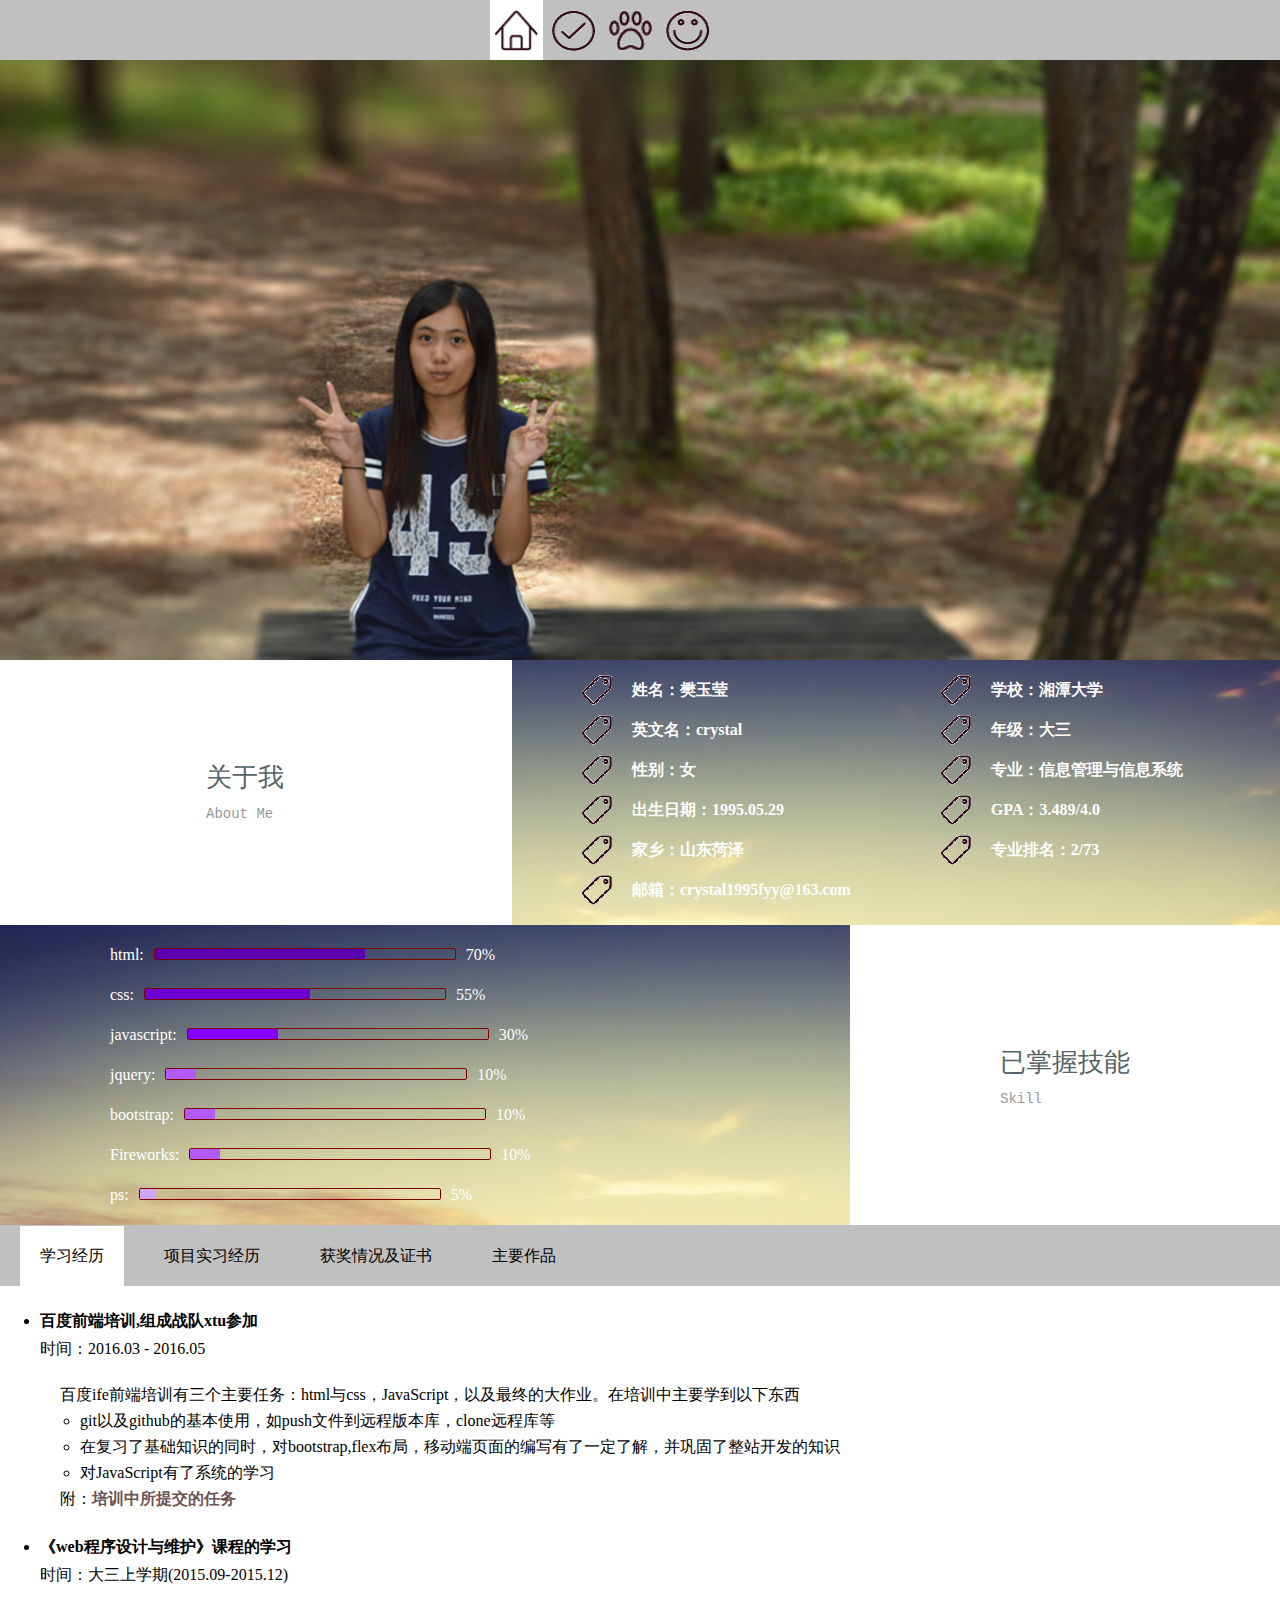
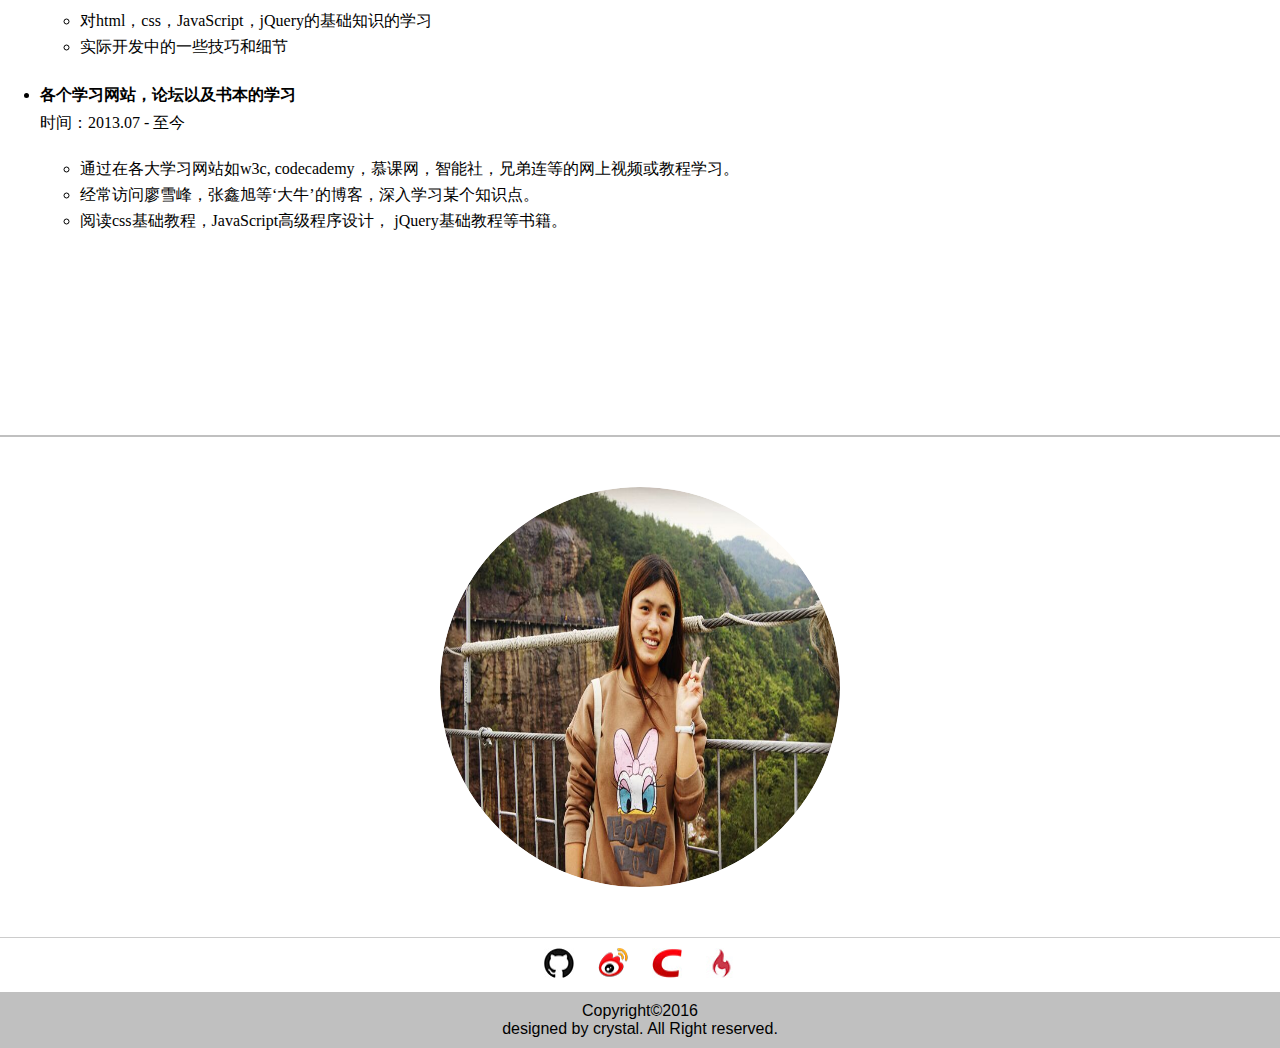
==== index.html @ d732fb31 "change" ====
<!DOCTYPE html>
<html>
<head>
	<meta charset="utf-8">
	<title>resume</title>
	<link rel="stylesheet" type="text/css" href="index.css">
</head>
<body>
	<div class="nav"  id="nav">
		<div class="nava">
			<a href="javascript:;" class="active" ><img src="img/home.gif" alt='主页' title="主页"></a>
			<a href="javascript:;" id="toskill"><img src="img/skill.gif" alt='已掌握技能' title="已掌握技能"></a>
			<a href="javascript:;" id="toexperience"><img src="img/experience.gif" alt='经历' title="经历"></a>
			<a href="javascript:;" id="tointroduction"><img src="img/intro.gif" alt='自我介绍' title="自我介绍"></a>
		</div>		
	</div>
	<div class="show">		
	</div>
	<div class="base">
		<div class="about">
			<h3>关于我<br><span>About Me</span></h3>
		</div>
		<div class="showBase">
			<ul class="baseinfor">
				<li>姓名：樊玉莹</li>
				<li>英文名：crystal</li>
				<li>性别：女</li>
				<li>出生日期：1995.05.29</li>
				<li>家乡：山东菏泽</li>
				<li>邮箱：crystal1995fyy@163.com</li>
			</ul>
			<ul class="baseedu">
				<li>学校：湘潭大学</li>
				<li>年级：大三</li>
				<li>专业：信息管理与信息系统</li>
				<li>GPA：3.489/4.0</li>
				<li>专业排名：2/73</li>
			</ul>
		</div>
	</div>
	<div class="skill" >		
		<div class="skills">
			<h4>已掌握技能</h4>
			<ul>
				<li>html:<div class="out"><div class="in1"></div></div>70%</li>
				<li>css:<div class="out"><div class="in2"></div></div>55%</li>
				<li>javascript:<div class="out"><div class="in3"></div></div>30%</li>
				<li>jquery:<div class="out"><div class="in4"></div></div>10%</li>
				<li>bootstrap:<div class="out"><div class="in5"></div></div>10%</li>
				<li>Fireworks:<div class="out"><div class="in6"></div></div>10%</li>
				<li>ps:<div class="out"><div class="in7"></div></div>5%</li>
			</ul>
		</div>
		<h3>已掌握技能<br><span>Skill</span></h3>
	</div>
	<div class="experience" id="experience">
		<ul class="labels" id="labels">
			<li class="active">学习经历</li>
			<li>项目实习经历</li>
			<li>获奖情况及证书</li>
			<li>主要作品</li>
		</ul>
		<div class="container" id="container">
			<ul class="container1">
				<li>
					<dl>
						<dt>百度前端培训,组成战队xtu参加</dt>
						<dd>时间：2016.03 - 2016.05</dd>
					</dl>		
					<div>百度ife前端培训有三个主要任务：html与css，JavaScript，以及最终的大作业。在培训中主要学到以下东西
					<ul>
						<li>
							git以及github的基本使用，如push文件到远程版本库，clone远程库等
						</li>
						<li>在复习了基础知识的同时，对bootstrap,flex布局，移动端页面的编写有了一定了解，并巩固了整站开发的知识</li>
						<li>对JavaScript有了系统的学习</li>
					</ul>
					附：<a href="https://github.com/crystalYY/baiduife" title="培训中所提交的任务">培训中所提交的任务</a></div>
				</li>
				<li>
					<dl>
						<dt>《web程序设计与维护》课程的学习</dt>
						<dd>时间：大三上学期(2015.09-2015.12)</dd>
					</dl>
					<div>
						<ul>
							<li>对html，css，JavaScript，jQuery的基础知识的学习</li>
							<li>实际开发中的一些技巧和细节</li>
						</ul>
					</div>
					
				</li>
				<li>
					<dl>
						<dt>各个学习网站，论坛以及书本的学习</dt>
						<dd>时间：2013.07 - 至今</dd>
					</dl>
					<div>
						<ul>
							<li>通过在各大学习网站如w3c, codecademy，慕课网，智能社，兄弟连等的网上视频或教程学习。</li>
							<li>经常访问廖雪峰，张鑫旭等‘大牛’的博客，深入学习某个知识点。</li>
							<li>阅读css基础教程，JavaScript高级程序设计， jQuery基础教程等书籍。</li>
						</ul>
					</div>
					
				</li>	
			</ul>
			<ul class="container2">
				<li>
					<dl>
						<dt>湘潭大学公共管理学院MPA/MILS网站</dt>
						<dd>时间：2014.07-2014.12</dd>
						<div>
							<ul>
								<li>
									项目描述：对湘潭大学公共管理学院MPA/MILS网站进行改版，包含后台页面，主页，中心概况，下载中心等页面。但后期由于公共管理学院网站整体改版而未能采用。
								</li>
								<li>负责部分：网站主页，后台页面的编写，以及其他页面的修改和审核。</li>
							</ul>							
						</div>
					</dl>
				</li>
				<li>
					<dl>
						<dt>基于大数据的大学生考研就业辅助决策系统</dt>
						<dd>时间：2015.04-2017.04</dd>
					</dl>
					<div>
						<ul>
							<li>项目描述：先通过分析访谈得到的基本影响因素，从而设计问卷，然后通过问卷收集数据，最后通过大数据分析以及模型的构建对大学生考研就业的决策给出一个合理化的建议。现在还处于模型建造阶段，系统成果还未得到。</li>
							<li>负责部分：<br>
								1.作为组长协调各方面工作，把握时间进度以及审核文档的编写<br>
								2.作为UI设计师，设计整个网站的页面，计划运用现今流行的扁平化设计，极简主义来表现整个系统的风格<br>
								3.作为前端开发者，运用html，css，JavaScript以及当今比较流行的框架如：bootstrap,jqueryd等写出网站页面，最终网站将是一个响应式，兼容ie9以上的页面，力求提升用户体验。</li>
						</ul>
					</div>
				</li>
				<li>
					<dl>
						<dt>湖南云迈科技有限责任公司实习</dt>
						<dd>时间：2015.07-2015.08</dd>
					</dl>	
					<div>
						<ul>
							<li>实习部门：技术部</li>
							<li>职位名称：前端开发实习生</li>
							<li>实习经历描述：<br>
								1.跟随公司的前端工程师学习，看了智能社的JavaScript入门视频，并在看视频的过程中实践。<br>
								2.企业计划上新的项目——‘爱尚家教’的商业计划书编写，负责其中风险与机遇分析的编写，以及最终排版整理。<br>
								3.参加公司培训，对快速建站,ps有了一定了解。
							</li>
						</ul>
					</div>			
				</li>
			</ul>
			<ul class="container3">
				<p>所获荣誉</p>
				<li>
					<dl>
						<dt>连续两年三好学生（校级）</dt>
						<dd>时间：大一，大二（校级）</dd>
					</dl>
				</li>
				<li>
					<dl>
						<dt>连续两年甲等奖学金</dt>
						<dd>时间：大一，大二</dd>
					</dl>
				</li>
				<p>所获证书</p>
				<li>
					<dl>
						<dt>大学英语四级（557）</dt>
					</dl>
				</li>
				<li>
					<dl>
						<dt>大学英语六级（446）</dt>
					</dl>
				</li>
				<li>
					<dl>
						<dt>普通话二甲</dt>
					</dl>
				</li>
				<li>
					<dl>
						<dt>计算机等级证书二级 MS Office高级应用</dt>
					</dl>
				</li>
			</ul>
			<ul class="container4">
				<li>
					<a href="onedayoneworld/onedayoneworld/index.html">onedayoneworld个人博客</a>
					<p class="totleIntro">
						计划上线的个人博客，已完成主页，web前端,留言板的设计。
					</p>
				</li>
				<li>
					<a href="xtu/index.html">湘大你好</a>
					<p class="totleIntro">
						2015上半年参加的网页设计大赛作品，时间仓促，只做了简单地设计，很遗憾没有得奖。
					</p>
				</li>
				<li>
					<a href="MPA/index.html">MPA网站主页</a>
					<p class="totleIntro">
						MPA网站主页以及管理员登录界面
					</p>
				</li>
				<li>
					<h4>jquery小效果</h4>
					<ul>
						<li>
							<a href="jquery/flash/index.html">仿flash的图片轮换</a>
							<p class="totleIntro">
								运用jQuery，模仿flash效果
							</p>
						</li>
						<li>
							<a href="jquery/label.html">标签卡</a>
							<p class="totleIntro">
								简单地标签卡
							</p>
						</li>
						<li>
							<a href="jquery/shoufengqin.html">手风琴效果</a>
							<p class="totleIntro">
								手风琴效果的图片展示
							</p>
						</li>
					</ul>
				</li>
				<li>
					<a href="http://crystalyy.github.io/resume/">百度前端学院已完成任务</a>
					<p class="totleIntro">
						百度前端学院已完成任务演示
					</p>
				</li>
			</ul>
		</div>
	</div>
	<div class="introduction" id="introduction">	
		<div class="introImg moveimg" id="introImg">
			<img src="img/intro.jpg" alt="photo">
			<span class="imgspan" id="imgspan">Click Me</span>
		</div>
		<div class="intro" id="intro">
			<h4>
			 	一个闷骚细节控的伪技术宅女的自述。
			</h4>
			<p>大多数人第一眼见我会觉得我是一个乖乖女，然而外表是会骗人的。在深入了解后，他们多半会推翻‘乖乖女’这个观点，寝室室友送外号：‘恶魔’。</p>
			<p>其实双子座的我有着双重性格，也就是人们通常所说的‘人格分裂’。最显著的表现是就算我自己一个人独处也不会觉得寂寞，因为体内还有另一个人可以交流嘛，脑补你内心反应：‘oh my god’！这种双重性格左右了我在日常生活中的行为，可以自己在自习室安静的敲一整天代码，也可以出去旅游，几天都不想学习；可以在精力充沛时思维活跃的与人交谈，也会在筋疲力尽时几乎丧失思考能力，前一秒做的事都不记得。</p>
			<p>我好像对每一种新鲜事物都有想要了解的愿望，看过《时间简史》，读过《本草纲目》，学过跆拳道，弹过吉他，都是完全没有联系的事物。但是同样因为太容易被新的事物所吸引，也导致每一样都学艺不精，通常只懂一点点皮毛，没有深入研究过。但前端开发却始终对我有着强大的吸引力，它包含内容超多，各种新技术，新规范更新速度之快超乎想象，所以它对于我每时每刻都是新鲜的，不会有重复的无聊之感。回想自己已经坚持自学前端开发将近两年的时间，还依然富有热情，足可见前端开发的魅力所在。</p>
			<p>本人喜欢烹饪，烘焙，爱好三毛的作品，欣赏真诚努力之人，性格相对内向，虽投身互联网行业，但不喜欢虚拟的网络聊天，如果想要进一步了解我，欢迎‘真人考察’。</p>
		</div>
		
	</div>
	<div class="connect">
		<a href="https://github.com/crystalYY/" target="_blank"><img src="img/github.jpg" alt="github"></a>
		<a href="http://weibo.com/CRYSTALfyy0529/profile?rightmod=1&wvr=6&mod=personinfo&is_all=1" target="_blank"><img src="img/weibo.png" alt="weibo"></a>
		<a href="http://blog.csdn.net/sinat_27088253" target="_blank"><img src="img/csdn.jpg" alt="csdn"></a>
		<a href="http://www.imooc.com/u/2160585/courses" target="_blank"><img src="img/mook.jpg" alt="mook"></a>
	</div>
	<footer>
		<p>Copyright&copy;2016</p>
		<p>designed by crystal. All Right reserved.</p>
	</footer>
<script type="text/javascript" src="index.js"></script>
		
</body>
</html>
---- index.css ----
*{margin: 0px; padding: 0px; }
		.active{
			background-color: #fff;
		}
		html{min-width: 630px;}
		.nav{
			height: 60px; 
			width: 100%;
			background-color: #C0C0C0;
			overflow: hidden;
			line-height: 60px;
		}
		.nav .nava{
			width: 300px;
			margin: 0px auto;
			line-height: 60px;
		}
		.nav a{
			display: inline-block;
			padding: 5px;
			padding-top: 10px;
			text-decoration: none;
		}
		.nav a:hover{
			background-color: #fff;
		}
		.nav a img{
			width: 43px;
			height: 41px;
		}
		.show{
			width: 100%;
			height: 600px;
			background:url(img/show.jpg) left top no-repeat;
			background-size:cover;
		}
		.base{
			width: 100%;
			overflow: hidden;
			background: url(img/skill.jpg) left top no-repeat;
			background-size: cover;
			font-weight: bold;
		}
		.base .about{
			width: 40%;
			background-color: #fff;
			float: left;
		}
		.base .about h3{
			margin:0px auto;
			padding: 100px 0px;
			width: 100px;
			font-size: 26px;
			color: #566366;
			font-family: "Microsoft yahei";
			font-weight: normal;
		}
		.base .about h3 span{
			font-size: 14px;
			color: #999;
			font-family: Monaco, Consolas, "Lucida Console", monospace;
		}
		.base .showBase{
			padding: 10px;
		}
		.base .showBase .baseinfor{			
			color: #fff;
			position: relative;
			left: 70px;
			float: left; 
		}
		.base .showBase .baseedu{
			float: left;
			position: relative;
			left: 160px;
			line-height: 40px;
			color: #fff;
		}
		.base .showBase li{
			list-style: none;
			line-height: 40px;
			padding-left:50px;
			background: url(img/baseintro.gif) left center no-repeat;
		}
		.skill{
			width: 100%;
			background: url(img/skill.jpg) left top no-repeat;
			background-size: cover;
			overflow: hidden;
		}
		.skill .skills{
			float: left;
		}
		.skill .skills ul{
			padding: 10px;
			margin-left: 100px;
			list-style: none;
		}
		.skill .skills ul li{
			line-height: 40px;
			font-family: Cambria, Georgia, Times, "Times New Roman", serif;
			color:#fff;
		}
		.skill .skills ul li .out{
			display: inline-block;
			width: 300px;
			border: 1px solid #800000;
			height: 10px;
			border-radius: 2px;
			margin-right: 10px;
			margin-left: 10px;
		}
		.skill .skills ul li .out div{
			height:10px;
		}
		.skill .skills ul li .out .in1{
			width: 70%;
			background-color: #5B00AE;
		}
		.skill .skills ul li .out .in2{
			width: 55%;
			background-color: #6F00D2;
		}
		.skill .skills ul li .out .in3{
			width: 30%;
			background-color: #8600FF;
		}
		.skill .skills ul li .out .in4{
			width: 10%;
			background-color: #B15BFF;
		}
		.skill .skills ul li .out .in5{
			width: 10%;
			background-color: #B15BFF;
		}
		.skill .skills ul li .out .in6{
			width: 10%;
			background-color: #B15BFF;
		}
		.skill .skills ul li .out .in7{
			width: 5%;
			background-color: #d3a4ff;
		}
		.skill h3{
			float:right;
			padding:120px 150px 0px 150px;
			height: 180px;
			font-family: 'Microsoft yahei';
			font-weight: normal;
			font-size: 26px;
			color: #566366;
			margin-left: 50px;
			background: #fff;
		}
		.skill h3 span{
			font-size: 14px;
			color: #999;
			font-family: Monaco, Consolas, "Lucida Console", monospace;
		}
		.skill .skills h4{
			margin-top: 20px;
			line-height: 40px;
			font-family: 'Microsoft yahei';
			font-weight: normal;
			font-size: 26px;
			color: #566366;
			margin-left: 50px;
			display: none;
		}
		/*experience*/
		.experience{
			min-height: 810px;
			border-bottom:2px solid #c0c0c0;
			overflow: hidden;
		}
		.experience .labels{
			width: 100%;
			background-color: #c0c0c0;
			height: 60px;
			list-style: none;
			border-top: 1px solid #c0c0c0;
		}
		.experience .labels li{
			margin-left: 20px;
			float: left;
			padding:0px 20px;
			line-height: 60px; 
			font-size: 16px;
			font-family: "黑体";
			cursor: pointer;
		}
		.experience .container{
			border-top: none;
			padding: 20px;
		}
		.experience .container ul{
			margin-left: 20px;
		}
		.experience .container ul li dl dt{
			font-size: 16px;
			font-weight: bold;
			
			line-height: 30px;
		}
		.experience .container ul li dl dd{
			font-family: '黑体';
			line-height: 26px;
		}
		.experience .container ul li div{
			margin: 20px;
			line-height: 26px;
		}
		.experience .container ul li div a{
			text-decoration: none;
			color: #6E5352;
			font-weight: bold;
		}
		.experience .container .container3 p{
			font-weight: bold;
			font-style: italic;
			font-size: 18px;
			line-height: 30px;
		}
		.experience .container .container3 li{
			margin-left: 50px;
		}
		.experience .container ul li div a:hover{
			text-decoration: underline;
			color: #E74F4D;
		}
		.experience .container .container4 > li{
			padding-left: 30px;
			list-style: none;
			line-height: 30px;
			background:url(img/zuopin.png) left 10px no-repeat; 
		}
		.experience .container .container4 li a{
			text-decoration: none;
			color: #842B00;
		}
		.experience .container .container4,.container2,.container3{
			display: none;
		}
		.introduction{
			position: relative;
			width: 100%;
			overflow-y: scroll;
			height: 500px;
		}
		/*
		.introduction img{
			float: left;
			position: absolute;
			left: 15%;
			top:15%;
			width: 200px;
			height: 200px;
			border-radius: 100px;
		}
		*/
		
		.introduction .introImg{
			position: relative;
			cursor: pointer;
			float: left;
			position: absolute;
			left: 50%;
			top:50%;
			margin-left: -200px;
			margin-top: -200px;
			width: 400px;
			height: 400px;
			border-radius: 50%;
			opacity: 1;
			overflow: hidden;
		}
		.introduction .introImg img{	
			width:100%;
			height: 100%;
			border-radius: 50%;		
		}
		.introduction span{
			opacity: 0;
			float: left;
			position: absolute;
			left: 50%;
			top:50%;
			margin-left: -50px;
			font-size: 30px;
			font-family:Calibri, Candara, Segoe, "Segoe UI", Optima, Arial, sans-serif;
		}
		/*
		@keyframes intro{
			from{opacity: 1}
			to{opacity: 0.5}
		}
		@-o-keyframes intro{
			from{opacity: 1}
			to(opacity: 0.5)
		}
		@-moz-keyframes intro{
			from(opacity: 1)
			to(opacity: 0.5)
		}
		@-webkit-keyframes intro{
			from{opacity: 1}
			to(opacity: 0.5)
		}
		.introduction img:hover{
			animation: intro 1s ease forwards;
			-o-animation:intro 1s forwards;
			-moz-animation:intro 1s forwards;
			-webkit-animation: intro 1s  ease forwards;
		}
		*/
		.introduction .intro{
			display: none;
			float: left;
			position: absolute;
			left: 42%;
			top: 10%;
			padding: 20px;
			width: 50%;
			opacity: 0;
		}
		.introduction .intro h4{
			line-height: 40px;
			text-align: center;
		}
		.introduction .intro p{
			text-indent: 2em;
			line-height: 26px;
		}
		/*connect*/
		.connect{
			padding: 10px 0px;
			width: 100%;
			text-align: center;
			border-top:1px solid #ccc;
		}
		.connect a{
			margin:0px 10px;
		}
		.connect a img{
			width: 30px;
			height: 30px;
		}
		footer{
			padding: 10px 0px;
			background-color: #c0c0c0;
			text-align: center;
			font-family:Calibri, Candara, Segoe, "Segoe UI", Optima, Arial, sans-serif;
		}
		@media (max-width:1150px){
			.base .about{
				width: 100%;
				float: none;
				background: #fff url(img/bottom.gif) 48% 90% no-repeat;
			}
			.skill{
				background: #fff;				
			}
			.skill .skills ul li{
				color:#000;
			}
			.skill h3{
				display: none;
			}
			.skill .skills h4{
				display: block;
			}
		}
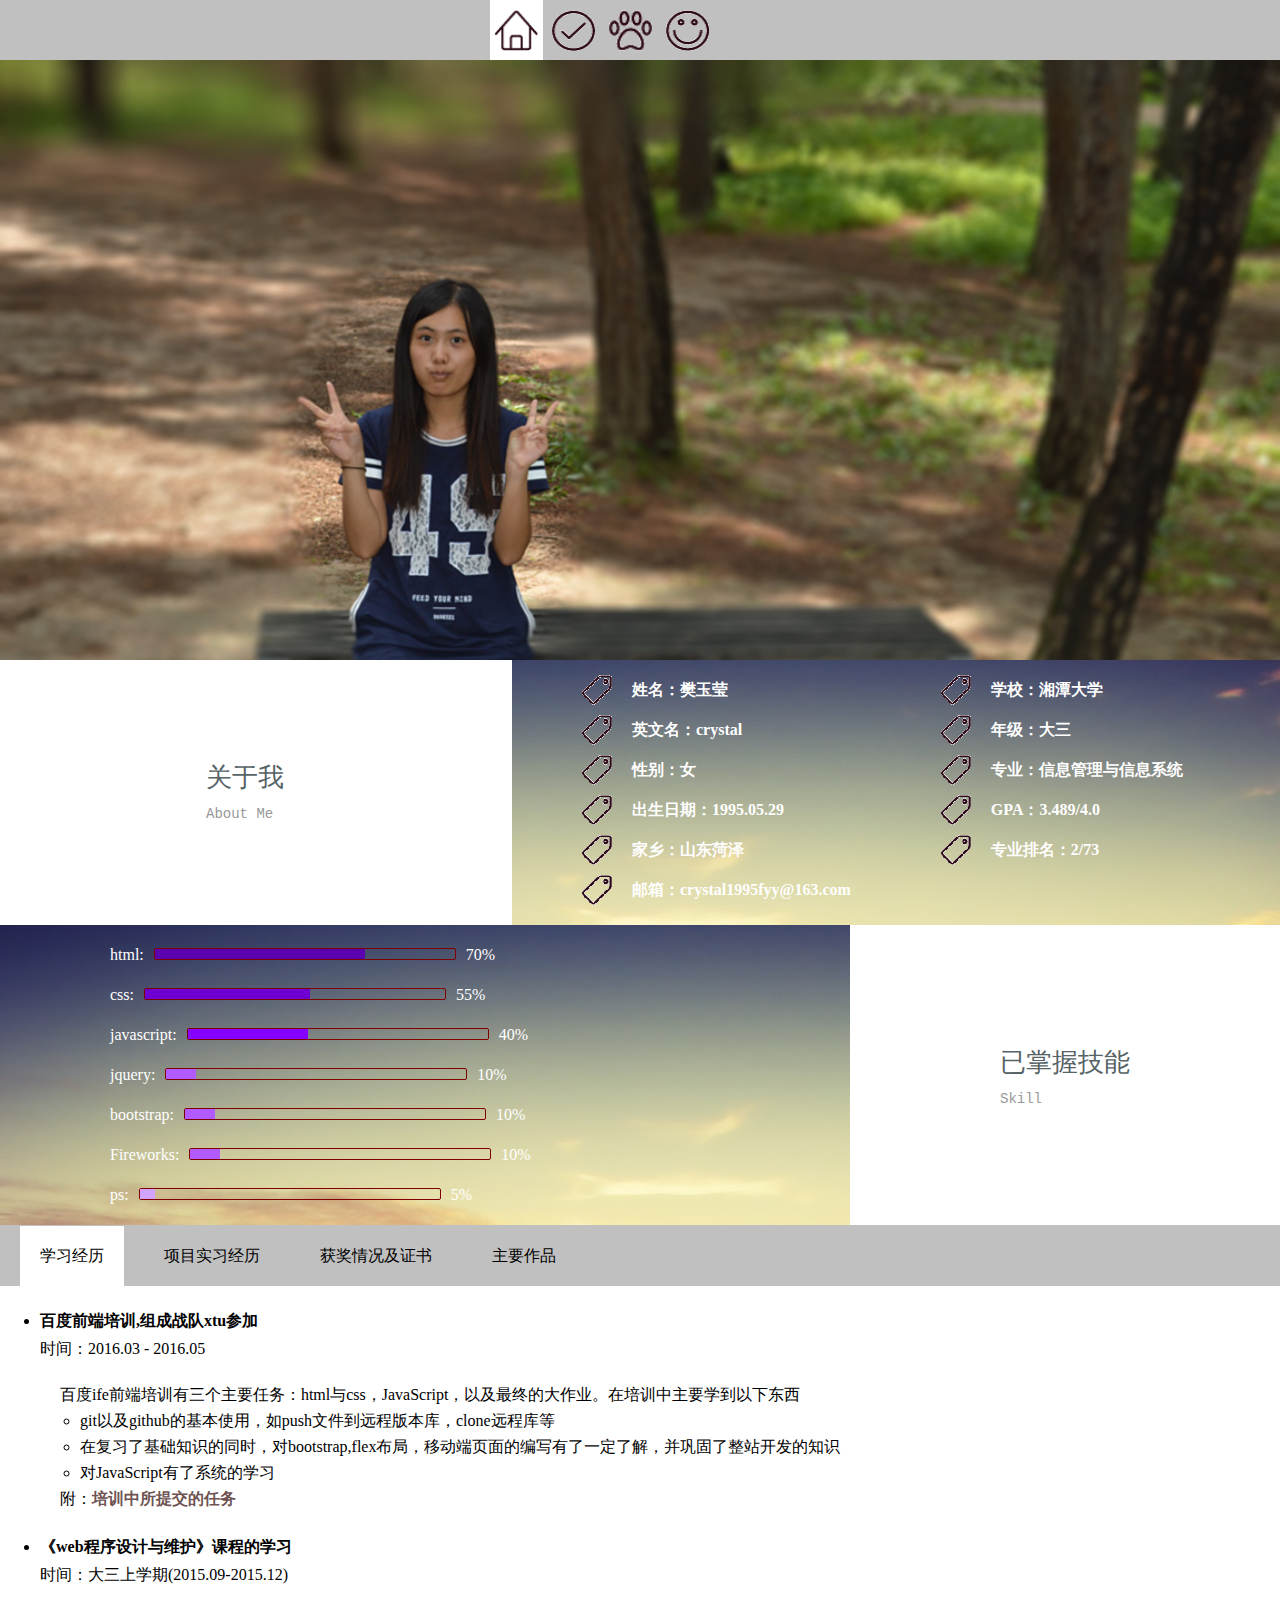
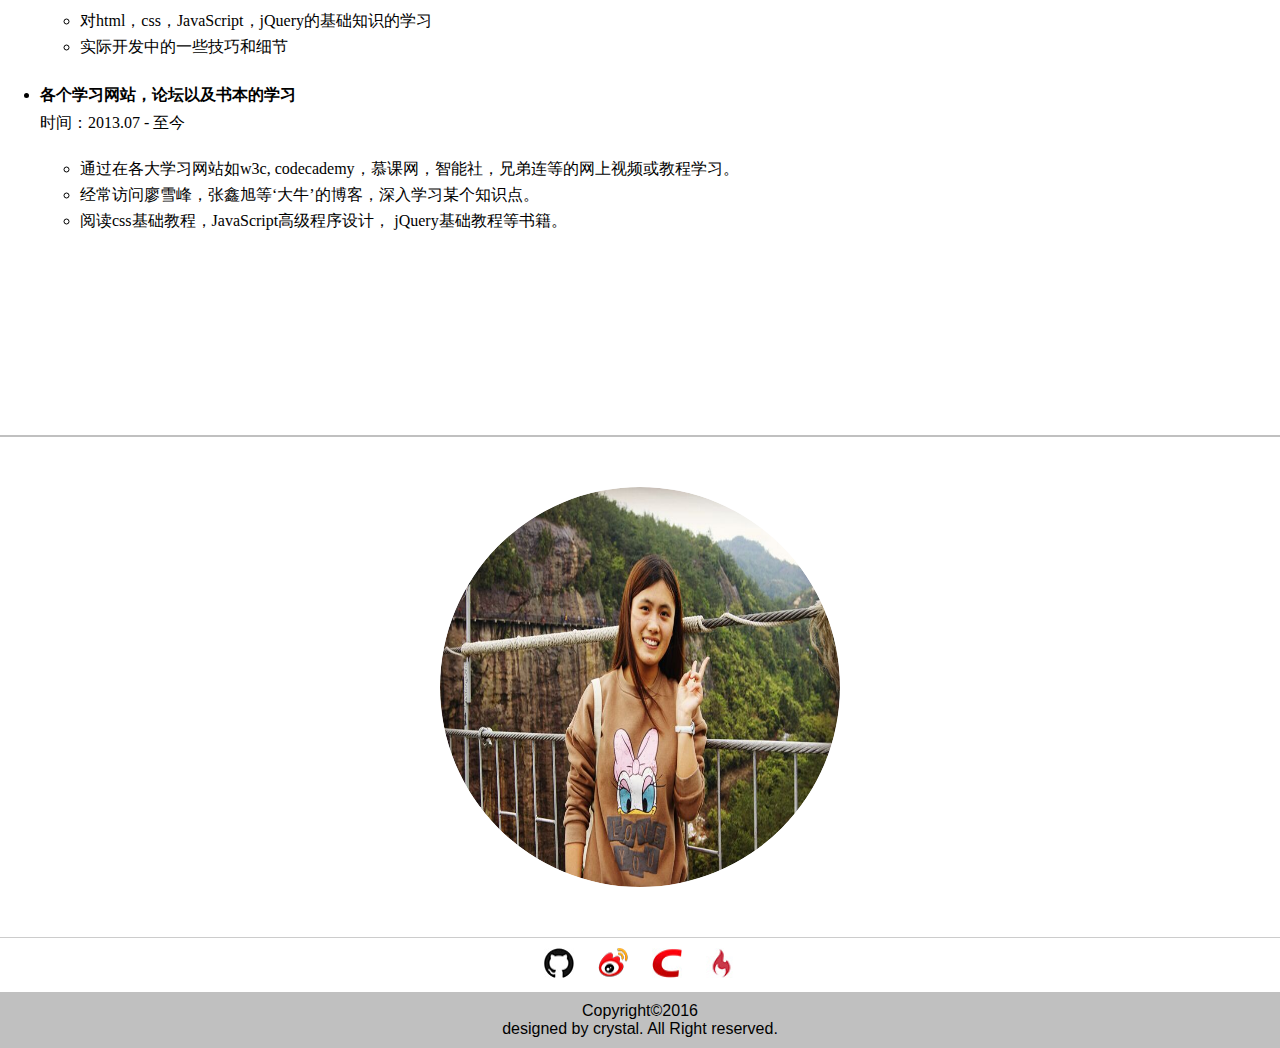
==== commit 3df17952: "modified" ====
--- a/index.html
+++ b/index.html
@@ -44,7 +44,7 @@
 			<ul>
 				<li>html:<div class="out"><div class="in1"></div></div>70%</li>
 				<li>css:<div class="out"><div class="in2"></div></div>55%</li>
-				<li>javascript:<div class="out"><div class="in3"></div></div>30%</li>
+				<li>javascript:<div class="out"><div class="in3"></div></div>40%</li>
 				<li>jquery:<div class="out"><div class="in4"></div></div>10%</li>
 				<li>bootstrap:<div class="out"><div class="in5"></div></div>10%</li>
 				<li>Fireworks:<div class="out"><div class="in6"></div></div>10%</li>
@@ -75,7 +75,7 @@
 						<li>在复习了基础知识的同时，对bootstrap,flex布局，移动端页面的编写有了一定了解，并巩固了整站开发的知识</li>
 						<li>对JavaScript有了系统的学习</li>
 					</ul>
-					附：<a href="https://github.com/crystalYY/baiduife" title="培训中所提交的任务">培训中所提交的任务</a></div>
+					附：<a href="https://github.com/crystalYY/resume/tree/gh-pages/task" title="培训中所提交的任务"><b>培训中所提交的任务</b></a></div>
 				</li>
 				<li>
 					<dl>
@@ -266,7 +266,6 @@
 		<p>Copyright&copy;2016</p>
 		<p>designed by crystal. All Right reserved.</p>
 	</footer>
-<script type="text/javascript" src="index.js"></script>
-		
+<script type="text/javascript" src="index.js"></script>	
 </body>
 </html>--- a/index.css
+++ b/index.css
@@ -122,7 +122,7 @@
 			background-color: #6F00D2;
 		}
 		.skill .skills ul li .out .in3{
-			width: 30%;
+			width: 40%;
 			background-color: #8600FF;
 		}
 		.skill .skills ul li .out .in4{
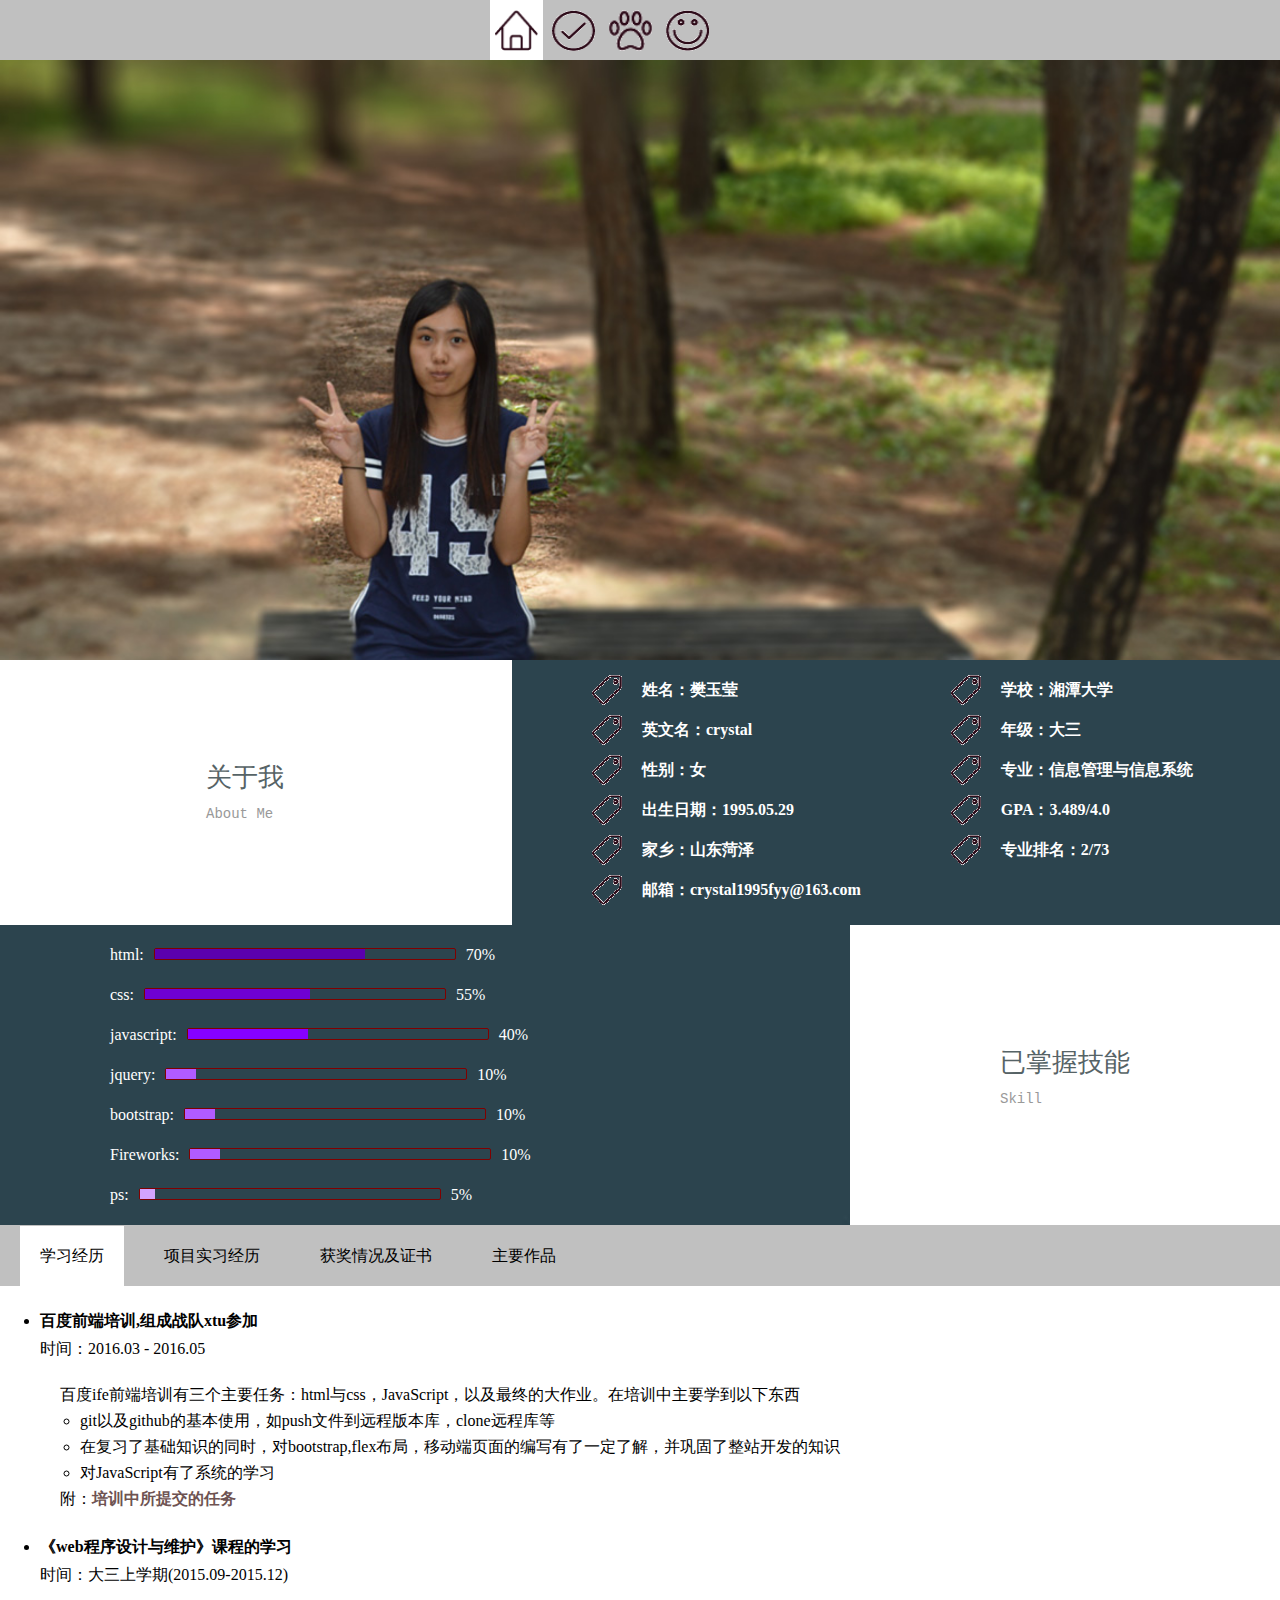
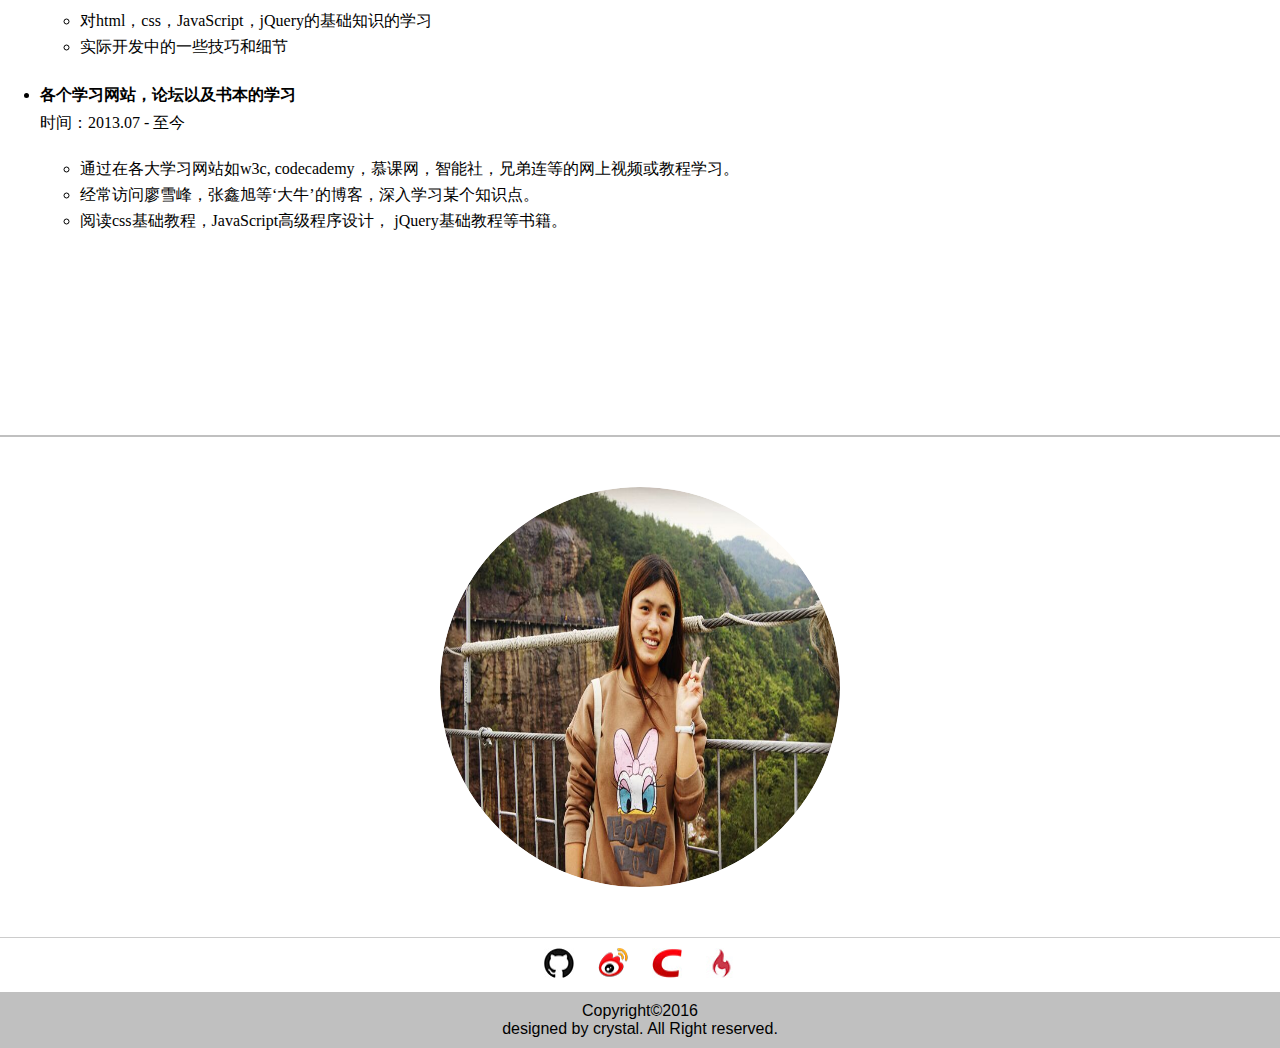
==== commit 590dbe86: "add change" ====
--- a/index.html
+++ b/index.html
@@ -191,6 +191,12 @@
 			</ul>
 			<ul class="container4">
 				<li>
+					<a href="http://crystalyy.github.io/resume/" style="font-weight: bold; color: red;">百度前端学院已完成任务</a>
+					<p class="totleIntro">
+						百度前端学院已完成任务演示
+					</p>
+				</li>
+				<li>
 					<a href="onedayoneworld/onedayoneworld/index.html">onedayoneworld个人博客</a>
 					<p class="totleIntro">
 						计划上线的个人博客，已完成主页，web前端,留言板的设计。
@@ -230,12 +236,6 @@
 							</p>
 						</li>
 					</ul>
-				</li>
-				<li>
-					<a href="http://crystalyy.github.io/resume/">百度前端学院已完成任务</a>
-					<p class="totleIntro">
-						百度前端学院已完成任务演示
-					</p>
 				</li>
 			</ul>
 		</div>
--- a/index.css
+++ b/index.css
@@ -62,6 +62,7 @@
 		}
 		.base .showBase{
 			padding: 10px;
+			overflow: hidden;
 		}
 		.base .showBase .baseinfor{			
 			color: #fff;
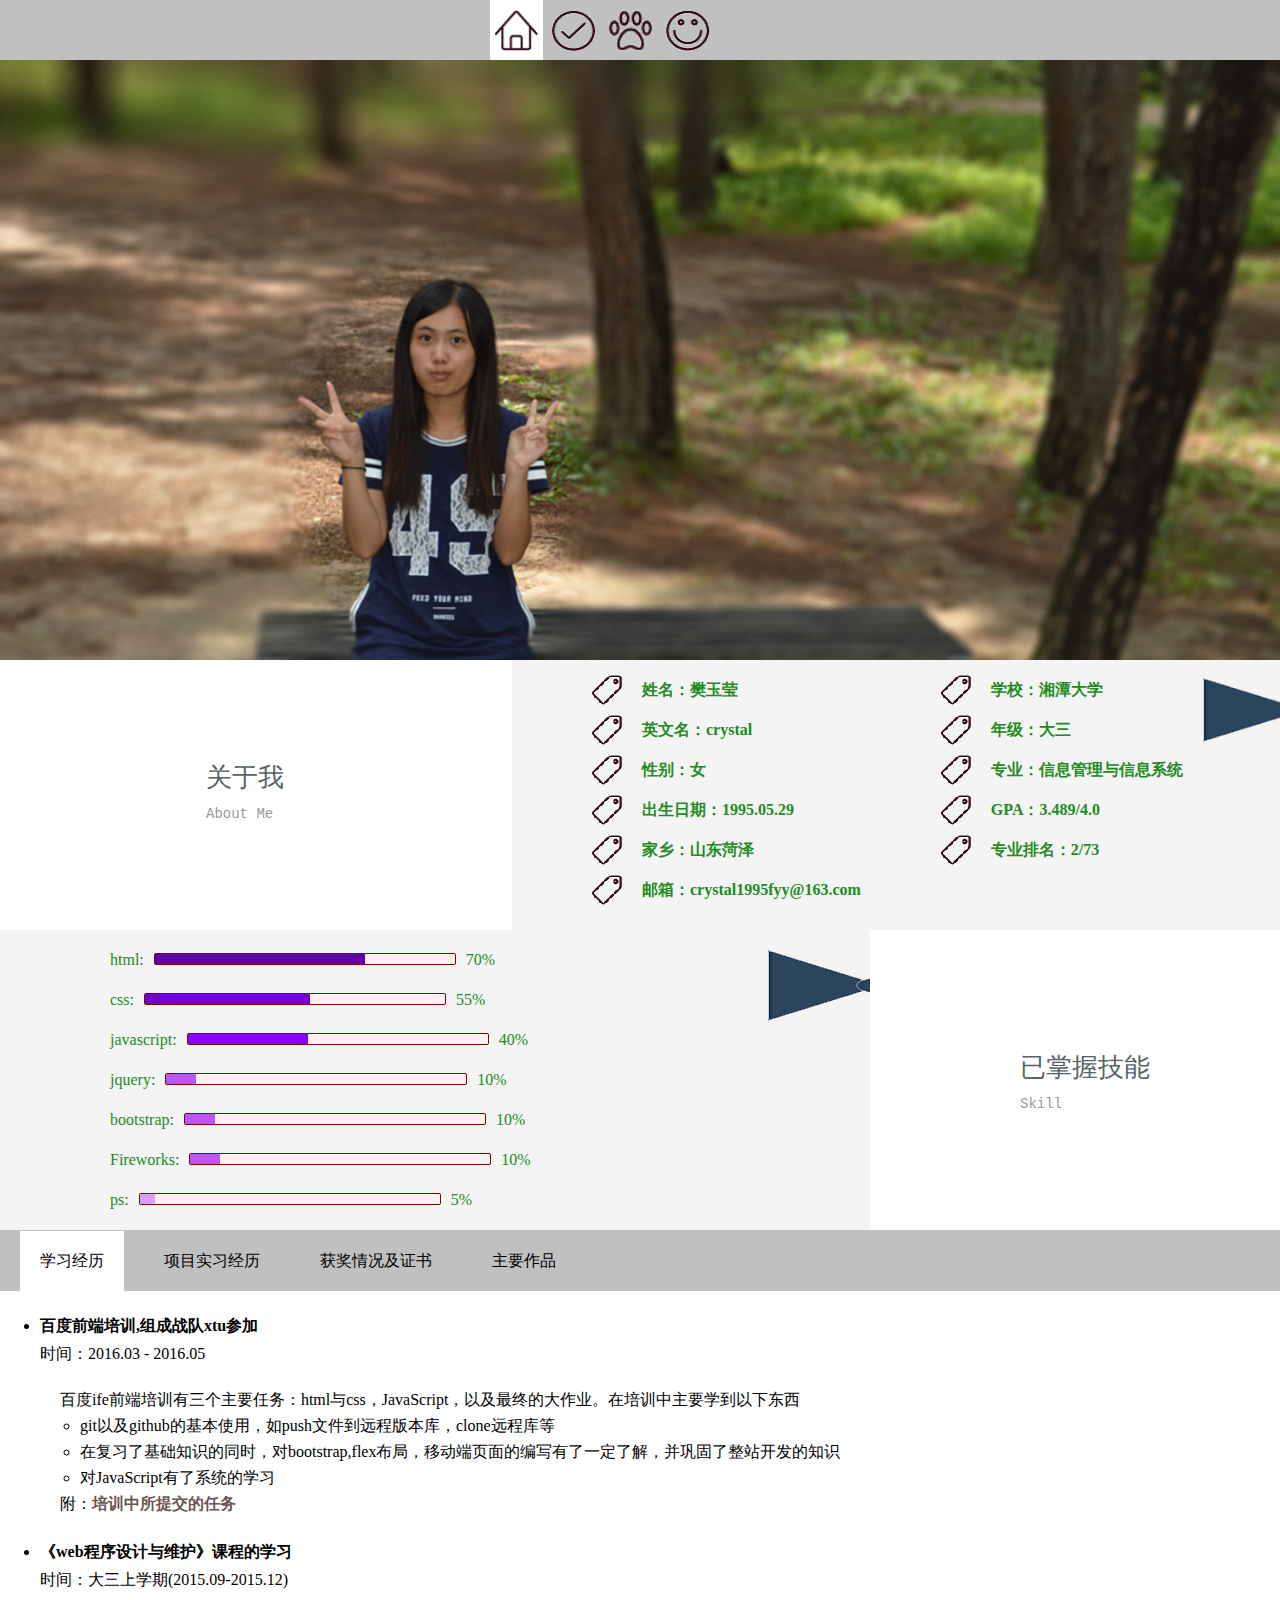
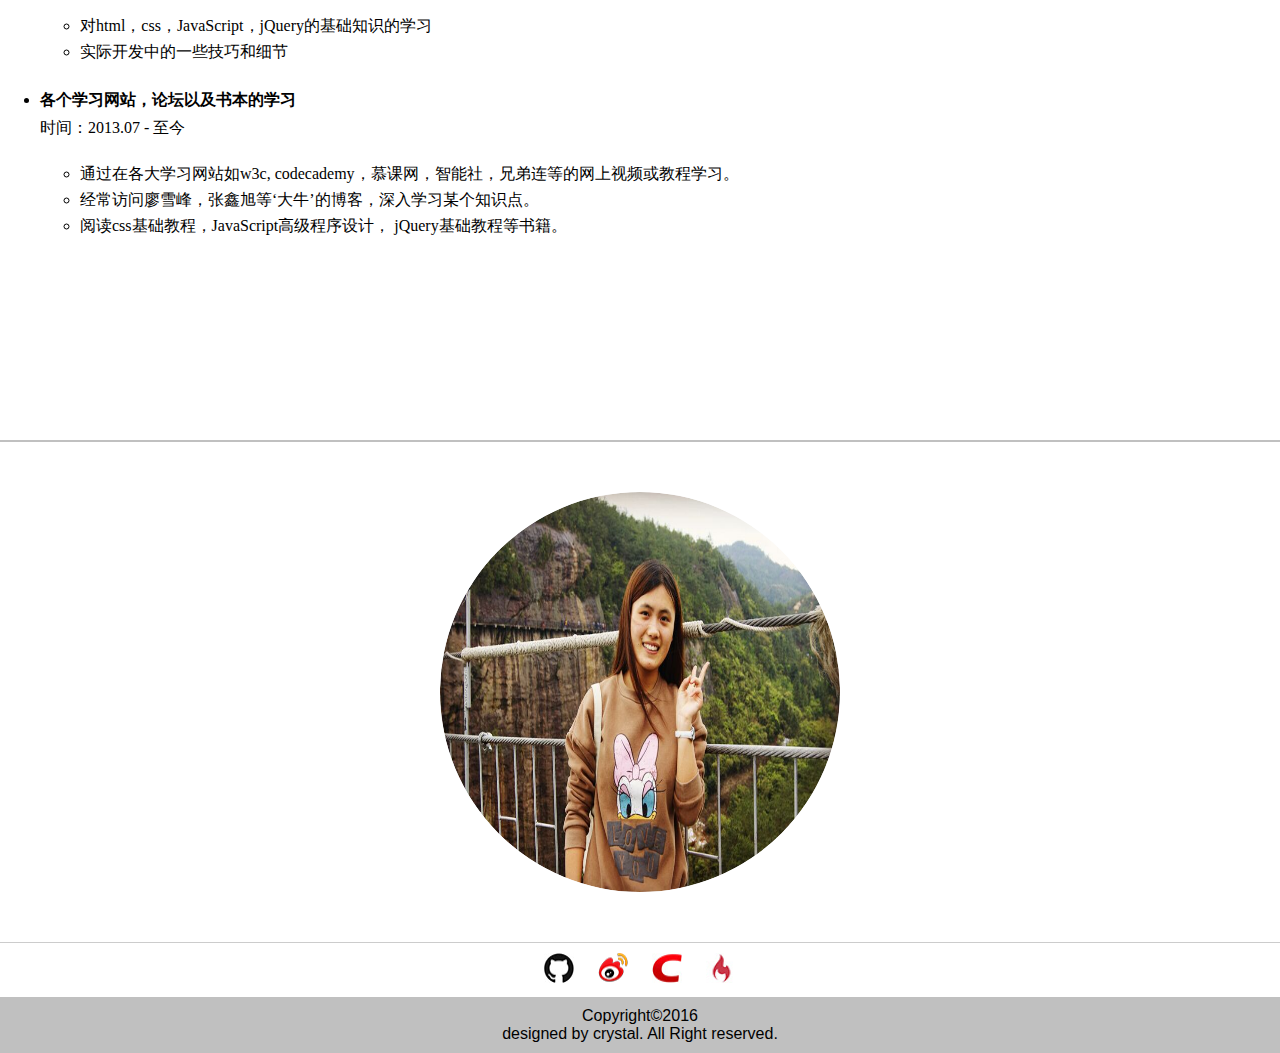
==== commit b21fd523: "add change" ====
--- a/index.html
+++ b/index.html
@@ -197,7 +197,7 @@
 					</p>
 				</li>
 				<li>
-					<a href="onedayoneworld/onedayoneworld/index.html">onedayoneworld个人博客</a>
+					<a href="onedayoneworld/oneDayOneWorld/index.html">onedayoneworld个人博客</a>
 					<p class="totleIntro">
 						计划上线的个人博客，已完成主页，web前端,留言板的设计。
 					</p>
--- a/index.css
+++ b/index.css
@@ -37,8 +37,6 @@
 		.base{
 			width: 100%;
 			overflow: hidden;
-			background: url(img/skill.jpg) left top no-repeat;
-			background-size: cover;
 			font-weight: bold;
 		}
 		.base .about{
@@ -62,10 +60,13 @@
 		}
 		.base .showBase{
 			padding: 10px;
-			overflow: hidden;
+			padding-bottom: 20px;
+			overflow: hidden;
+			background: url(img/skill.jpg) left top no-repeat;
+			background-size: cover;
 		}
 		.base .showBase .baseinfor{			
-			color: #fff;
+			color:#228B22;
 			position: relative;
 			left: 70px;
 			float: left; 
@@ -73,9 +74,9 @@
 		.base .showBase .baseedu{
 			float: left;
 			position: relative;
-			left: 160px;
-			line-height: 40px;
-			color: #fff;
+			left: 150px;
+			line-height: 40px;
+			color: #228B22;
 		}
 		.base .showBase li{
 			list-style: none;
@@ -100,7 +101,7 @@
 		.skill .skills ul li{
 			line-height: 40px;
 			font-family: Cambria, Georgia, Times, "Times New Roman", serif;
-			color:#fff;
+			color:#228B22;
 		}
 		.skill .skills ul li .out{
 			display: inline-block;
@@ -144,7 +145,7 @@
 		}
 		.skill h3{
 			float:right;
-			padding:120px 150px 0px 150px;
+			padding:120px 130px 0px 150px;
 			height: 180px;
 			font-family: 'Microsoft yahei';
 			font-weight: normal;
@@ -353,6 +354,13 @@
 			font-family:Calibri, Candara, Segoe, "Segoe UI", Optima, Arial, sans-serif;
 		}
 		@media (max-width:1150px){
+			.base{
+				width: 100%;
+				overflow: hidden;
+				background: url(img/skill.jpg) left top no-repeat;
+				background-size: cover;
+				font-weight: bold;
+			}
 			.base .about{
 				width: 100%;
 				float: none;
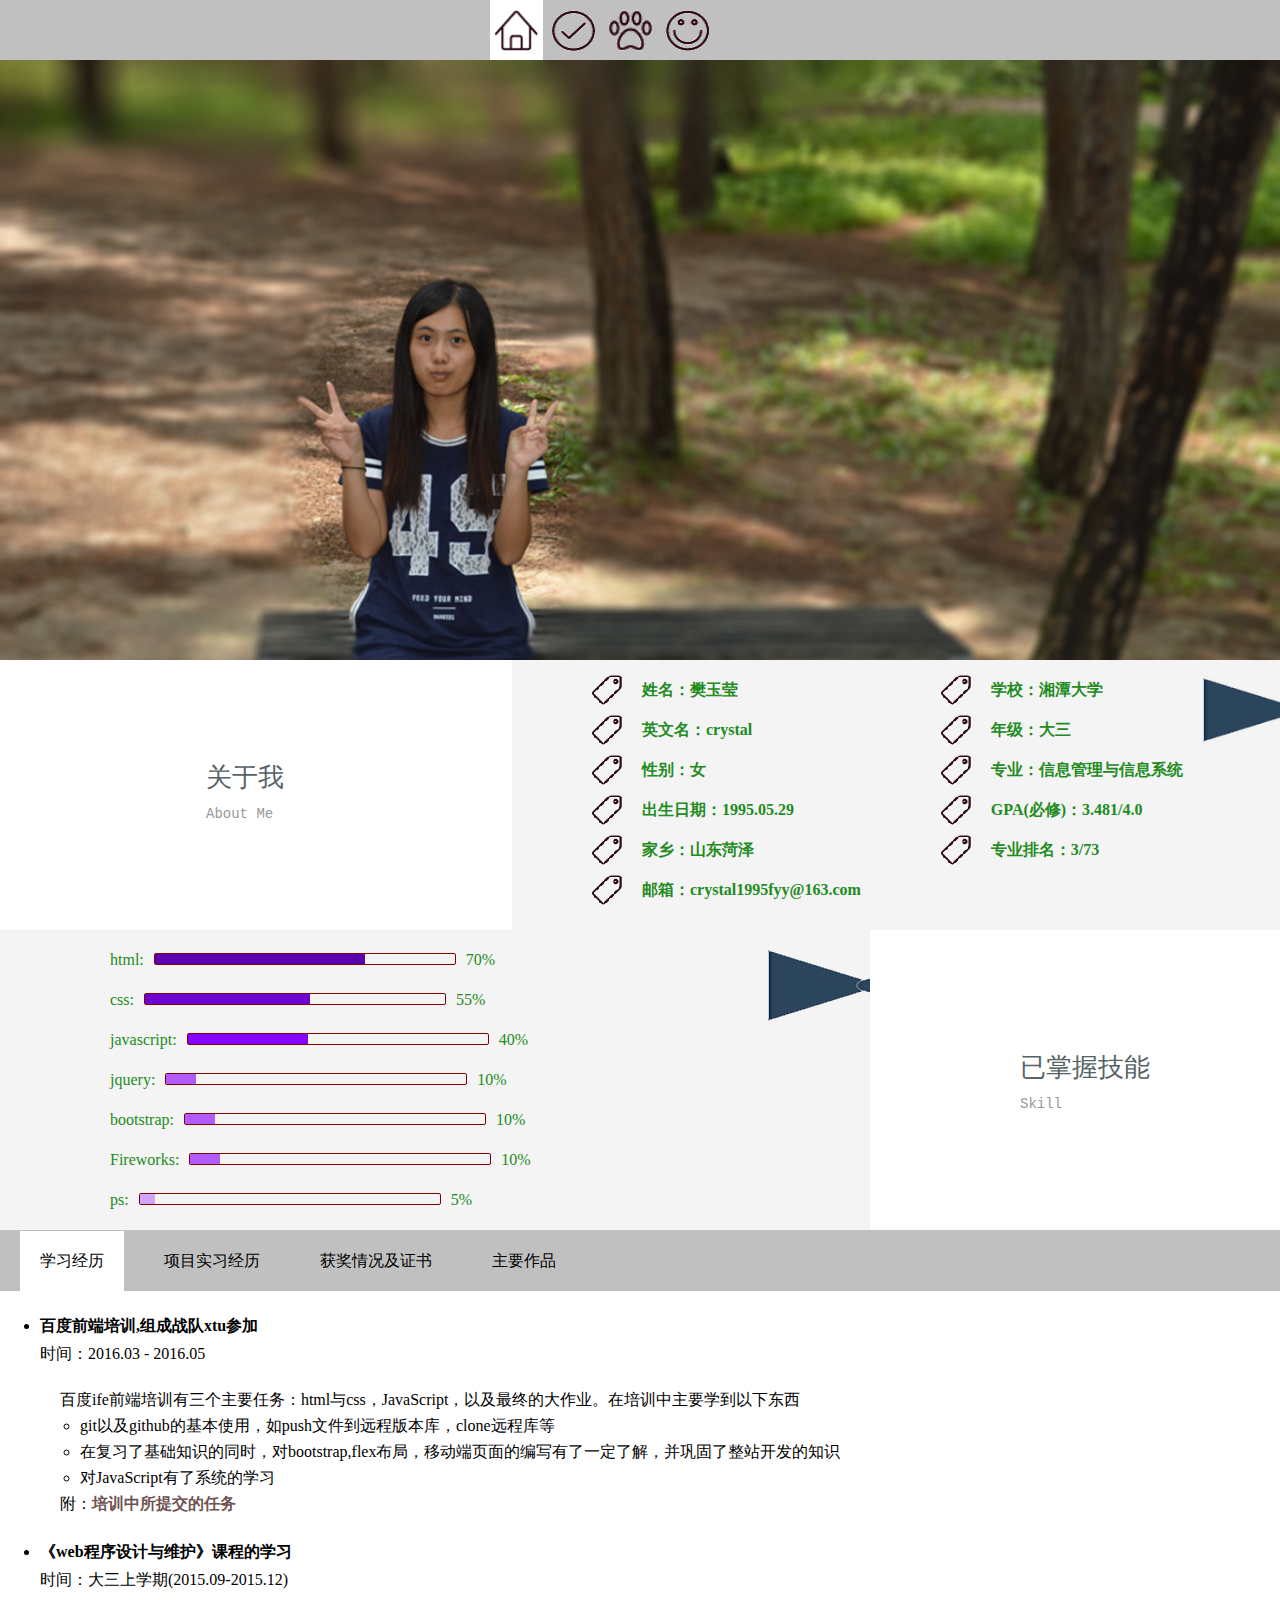
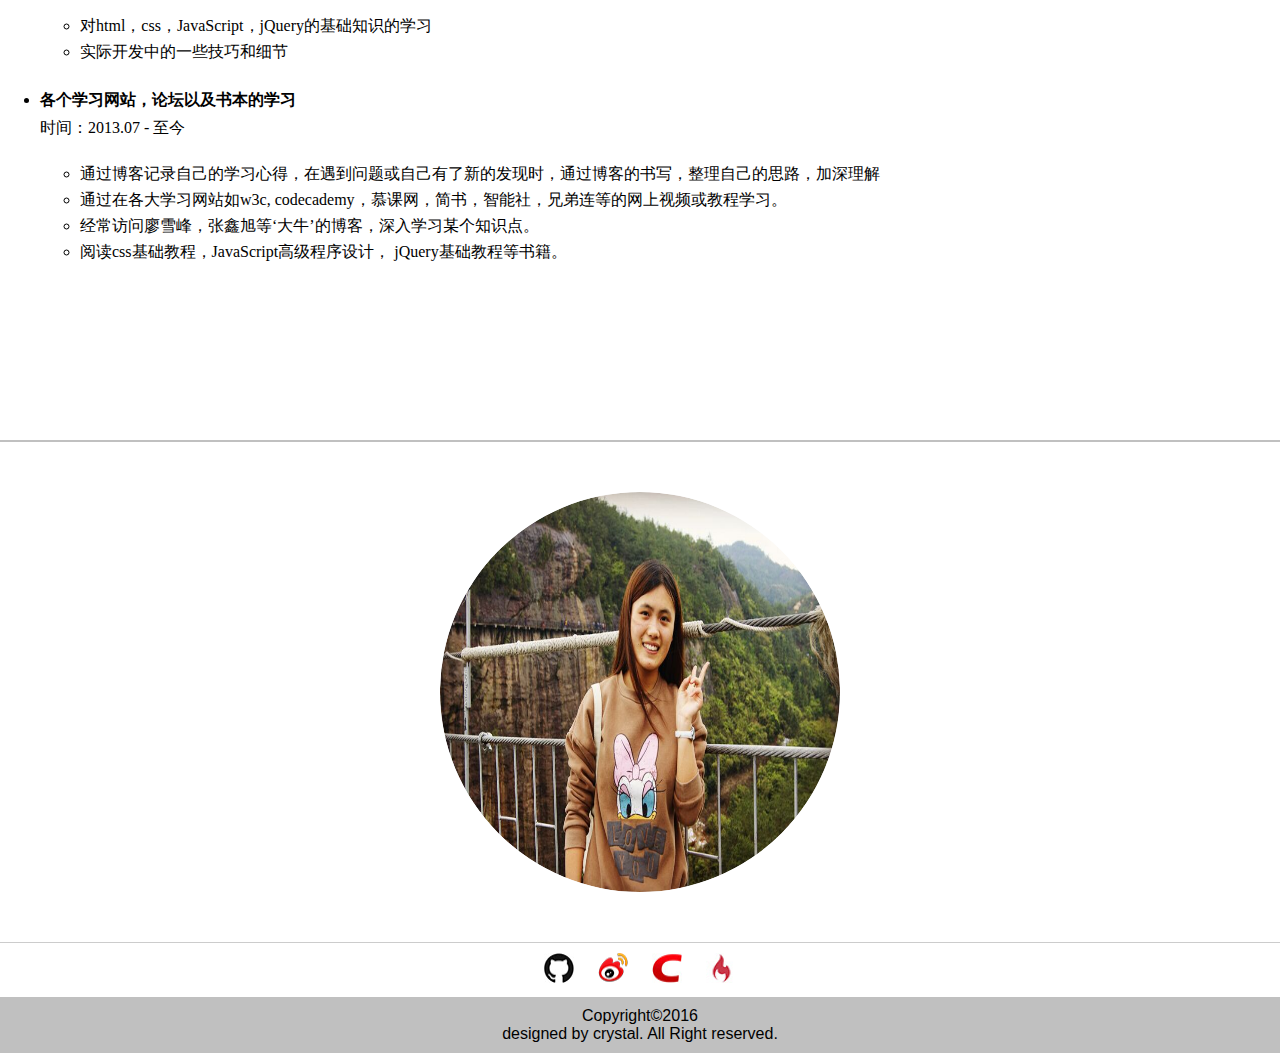
==== commit ecee1b4b: "修改个人基本情况" ====
--- a/index.html
+++ b/index.html
@@ -33,8 +33,8 @@
 				<li>学校：湘潭大学</li>
 				<li>年级：大三</li>
 				<li>专业：信息管理与信息系统</li>
-				<li>GPA：3.489/4.0</li>
-				<li>专业排名：2/73</li>
+				<li>GPA(必修)：3.481/4.0</li>
+				<li>专业排名：3/73</li>
 			</ul>
 		</div>
 	</div>
@@ -97,7 +97,8 @@
 					</dl>
 					<div>
 						<ul>
-							<li>通过在各大学习网站如w3c, codecademy，慕课网，智能社，兄弟连等的网上视频或教程学习。</li>
+							<li>通过博客记录自己的学习心得，在遇到问题或自己有了新的发现时，通过博客的书写，整理自己的思路，加深理解</li>
+							<li>通过在各大学习网站如w3c, codecademy，慕课网，简书，智能社，兄弟连等的网上视频或教程学习。</li>
 							<li>经常访问廖雪峰，张鑫旭等‘大牛’的博客，深入学习某个知识点。</li>
 							<li>阅读css基础教程，JavaScript高级程序设计， jQuery基础教程等书籍。</li>
 						</ul>
@@ -197,6 +198,12 @@
 					</p>
 				</li>
 				<li>
+					<a href="https://crystalyy.github.io/calculator/" style="font-weight: bold; color: red;">计算器</a>
+					<p class="totleIntro">
+						JavaScript实现的计算器
+					</p>
+				</li>
+				<li>
 					<a href="onedayoneworld/oneDayOneWorld/index.html">onedayoneworld个人博客</a>
 					<p class="totleIntro">
 						计划上线的个人博客，已完成主页，web前端,留言板的设计。
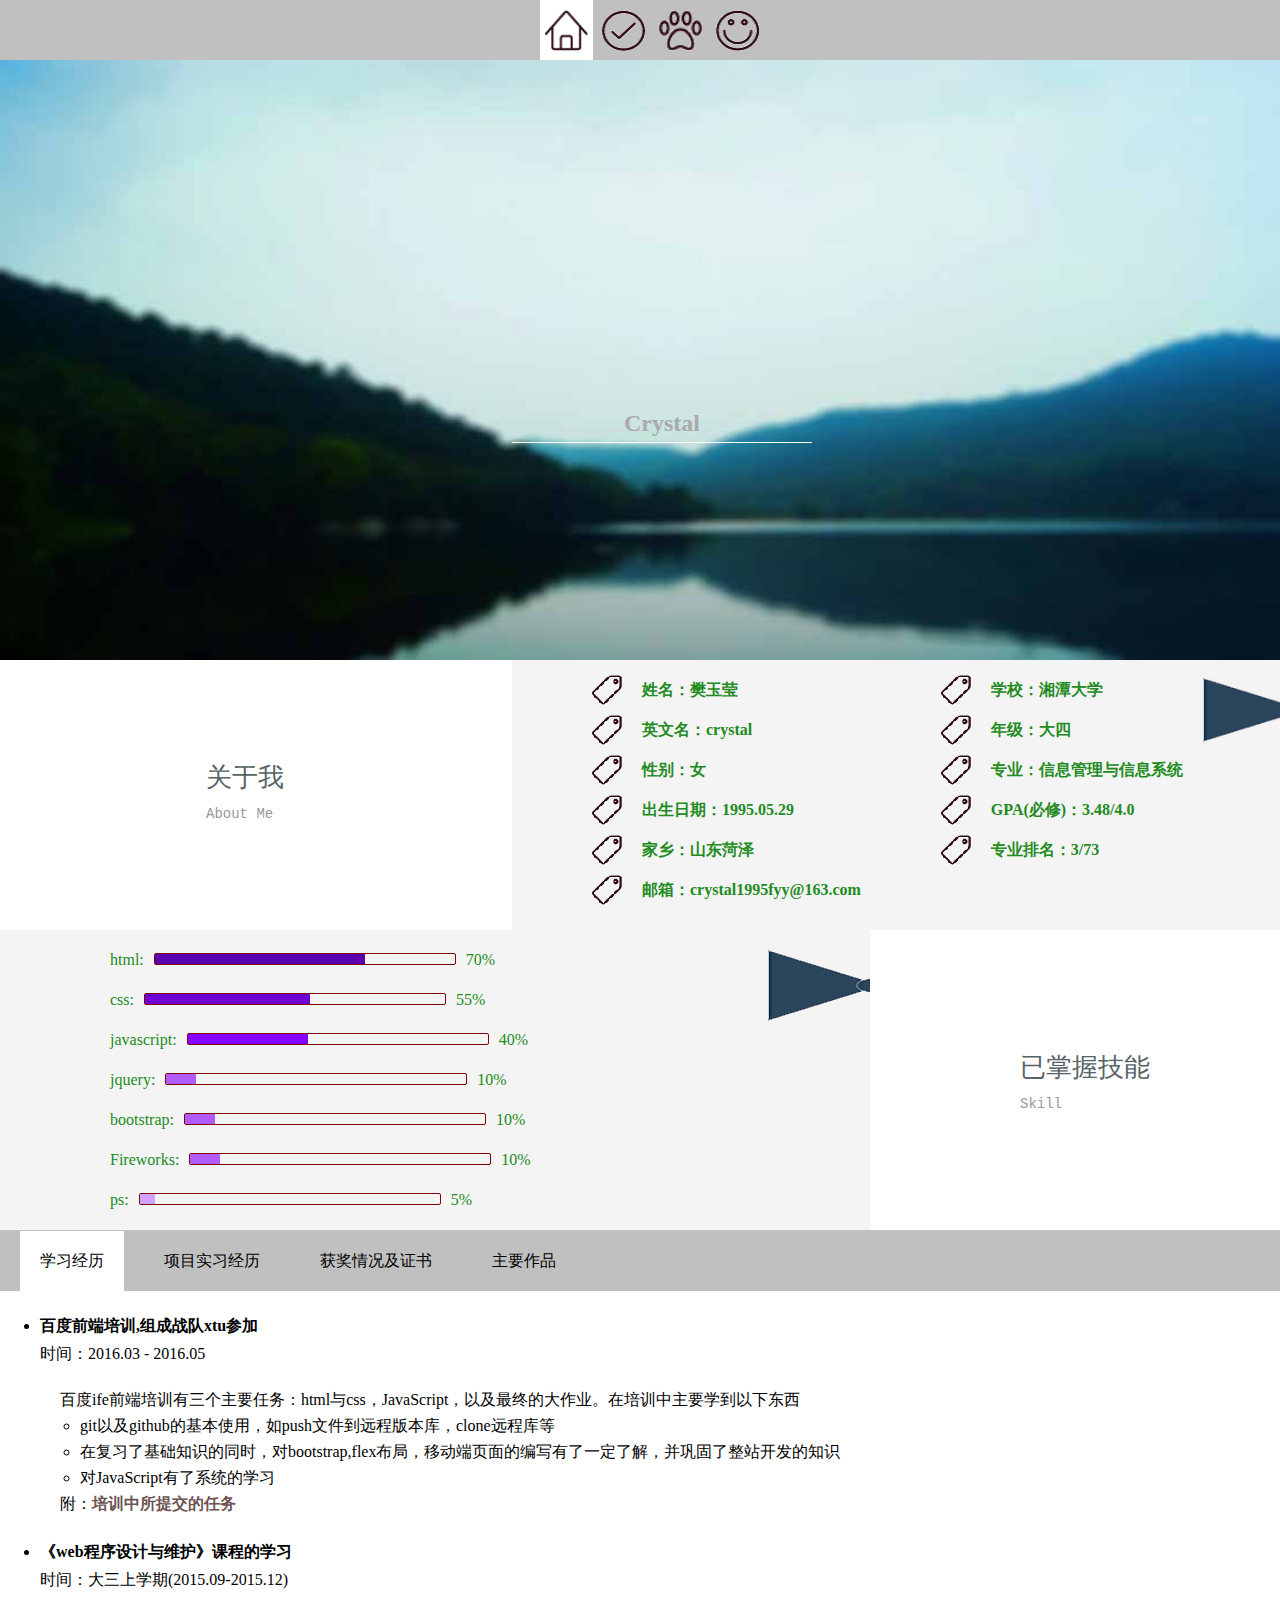
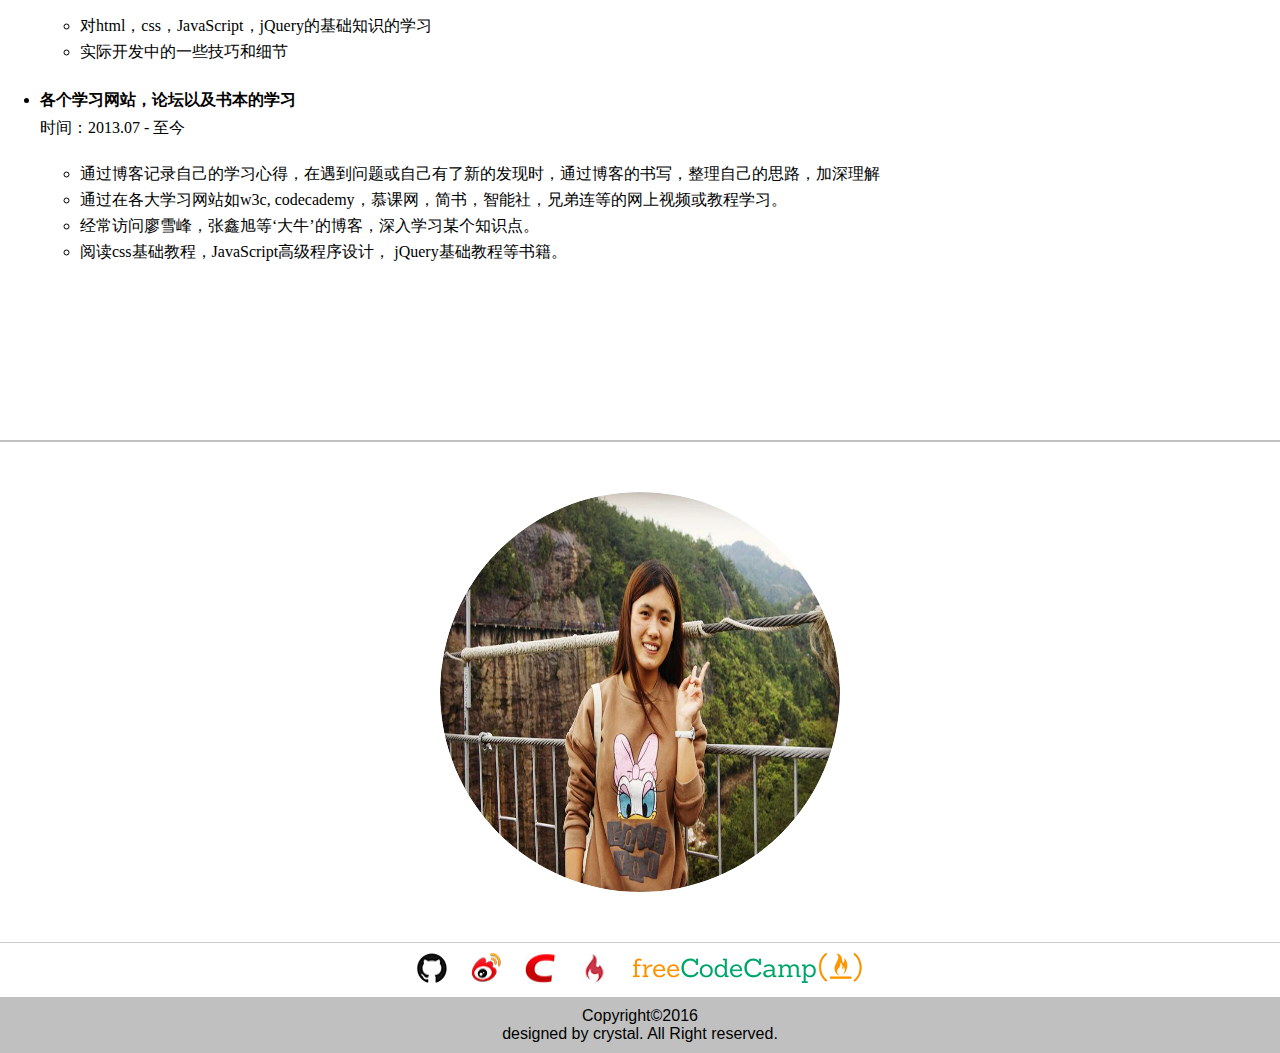
==== commit f470492a: "home page modify" ====
--- a/index.html
+++ b/index.html
@@ -14,7 +14,11 @@
 			<a href="javascript:;" id="tointroduction"><img src="img/intro.gif" alt='自我介绍' title="自我介绍"></a>
 		</div>		
 	</div>
-	<div class="show">		
+	<div class="show">	
+		<div class="showInner">
+			<h2>Crystal</h2>
+			<p>Contact Me:crystal1995fyy@163.com</p>
+		</div>			
 	</div>
 	<div class="base">
 		<div class="about">
@@ -31,9 +35,9 @@
 			</ul>
 			<ul class="baseedu">
 				<li>学校：湘潭大学</li>
-				<li>年级：大三</li>
+				<li>年级：大四</li>
 				<li>专业：信息管理与信息系统</li>
-				<li>GPA(必修)：3.481/4.0</li>
+				<li>GPA(必修)：3.48/4.0</li>
 				<li>专业排名：3/73</li>
 			</ul>
 		</div>
@@ -259,7 +263,8 @@
 			<p>大多数人第一眼见我会觉得我是一个乖乖女，然而外表是会骗人的。在深入了解后，他们多半会推翻‘乖乖女’这个观点，寝室室友送外号：‘恶魔’。</p>
 			<p>其实双子座的我有着双重性格，也就是人们通常所说的‘人格分裂’。最显著的表现是就算我自己一个人独处也不会觉得寂寞，因为体内还有另一个人可以交流嘛，脑补你内心反应：‘oh my god’！这种双重性格左右了我在日常生活中的行为，可以自己在自习室安静的敲一整天代码，也可以出去旅游，几天都不想学习；可以在精力充沛时思维活跃的与人交谈，也会在筋疲力尽时几乎丧失思考能力，前一秒做的事都不记得。</p>
 			<p>我好像对每一种新鲜事物都有想要了解的愿望，看过《时间简史》，读过《本草纲目》，学过跆拳道，弹过吉他，都是完全没有联系的事物。但是同样因为太容易被新的事物所吸引，也导致每一样都学艺不精，通常只懂一点点皮毛，没有深入研究过。但前端开发却始终对我有着强大的吸引力，它包含内容超多，各种新技术，新规范更新速度之快超乎想象，所以它对于我每时每刻都是新鲜的，不会有重复的无聊之感。回想自己已经坚持自学前端开发将近两年的时间，还依然富有热情，足可见前端开发的魅力所在。</p>
-			<p>本人喜欢烹饪，烘焙，爱好三毛的作品，欣赏真诚努力之人，性格相对内向，虽投身互联网行业，但不喜欢虚拟的网络聊天，如果想要进一步了解我，欢迎‘真人考察’。</p>
+			<p>因为前端开发是接近用户的一端，虽然自己在公司做项目的机会很少，但自己平时自己做练习的时候，总是竭尽全力让自己满意，符合自己日常上网的习惯，满足我自己能够想到的所有需求，一直以来都追求做出来的东西能够有好的用户体验。</p>
+			<p>本人喜欢烹饪，烘焙，喜欢读各种各样的书，前段时间刚读了《神雕侠侣》，近来在看《萤火虫小巷》。欣赏真诚努力之人，虽投身互联网行业，但不太喜欢虚拟的网络世界，如果想要进一步了解我，欢迎‘真人考察’。</p>
 		</div>
 		
 	</div>
@@ -268,11 +273,14 @@
 		<a href="http://weibo.com/CRYSTALfyy0529/profile?rightmod=1&wvr=6&mod=personinfo&is_all=1" target="_blank"><img src="img/weibo.png" alt="weibo"></a>
 		<a href="http://blog.csdn.net/sinat_27088253" target="_blank"><img src="img/csdn.jpg" alt="csdn"></a>
 		<a href="http://www.imooc.com/u/2160585/courses" target="_blank"><img src="img/mook.jpg" alt="mook"></a>
+		<a href="https://www.freecodecamp.cn/crystalyy" target='-blank'><img src="img/freecodecamp.png" alt="freecodecamp" style="width: 230px; height: 30px;"></a>
 	</div>
 	<footer>
 		<p>Copyright&copy;2016</p>
 		<p>designed by crystal. All Right reserved.</p>
 	</footer>
+
+<script type="text/javascript" src="jquery/jquery-1.11.3.min.js"></script>
 <script type="text/javascript" src="index.js"></script>	
 </body>
 </html>--- a/index.css
+++ b/index.css
@@ -14,6 +14,7 @@
 			width: 300px;
 			margin: 0px auto;
 			line-height: 60px;
+			padding-left: 100px;
 		}
 		.nav a{
 			display: inline-block;
@@ -33,6 +34,33 @@
 			height: 600px;
 			background:url(img/show.jpg) left top no-repeat;
 			background-size:cover;
+			box-sizing:border-box;
+			overflow: hidden;
+		}
+		.showInner{
+			width: 300px;
+			position: absolute;
+			top: 45%;
+			left: 40%;
+		}
+		.show h2{
+			text-align: center;
+			padding: 5px;
+			border-bottom: 1px solid #fff;
+			font-family:Monospace Sans-serif;
+			color: #aaa;
+			cursor: pointer;
+		}
+		.show h2:hover{
+			color: #fff;
+		}
+		.show p{
+			text-align: center;
+			padding: 5px;
+			color: #AA0000 ;
+			font-weight: bold;
+			font-family: '隶书';
+			display: none;
 		}
 		.base{
 			width: 100%;
